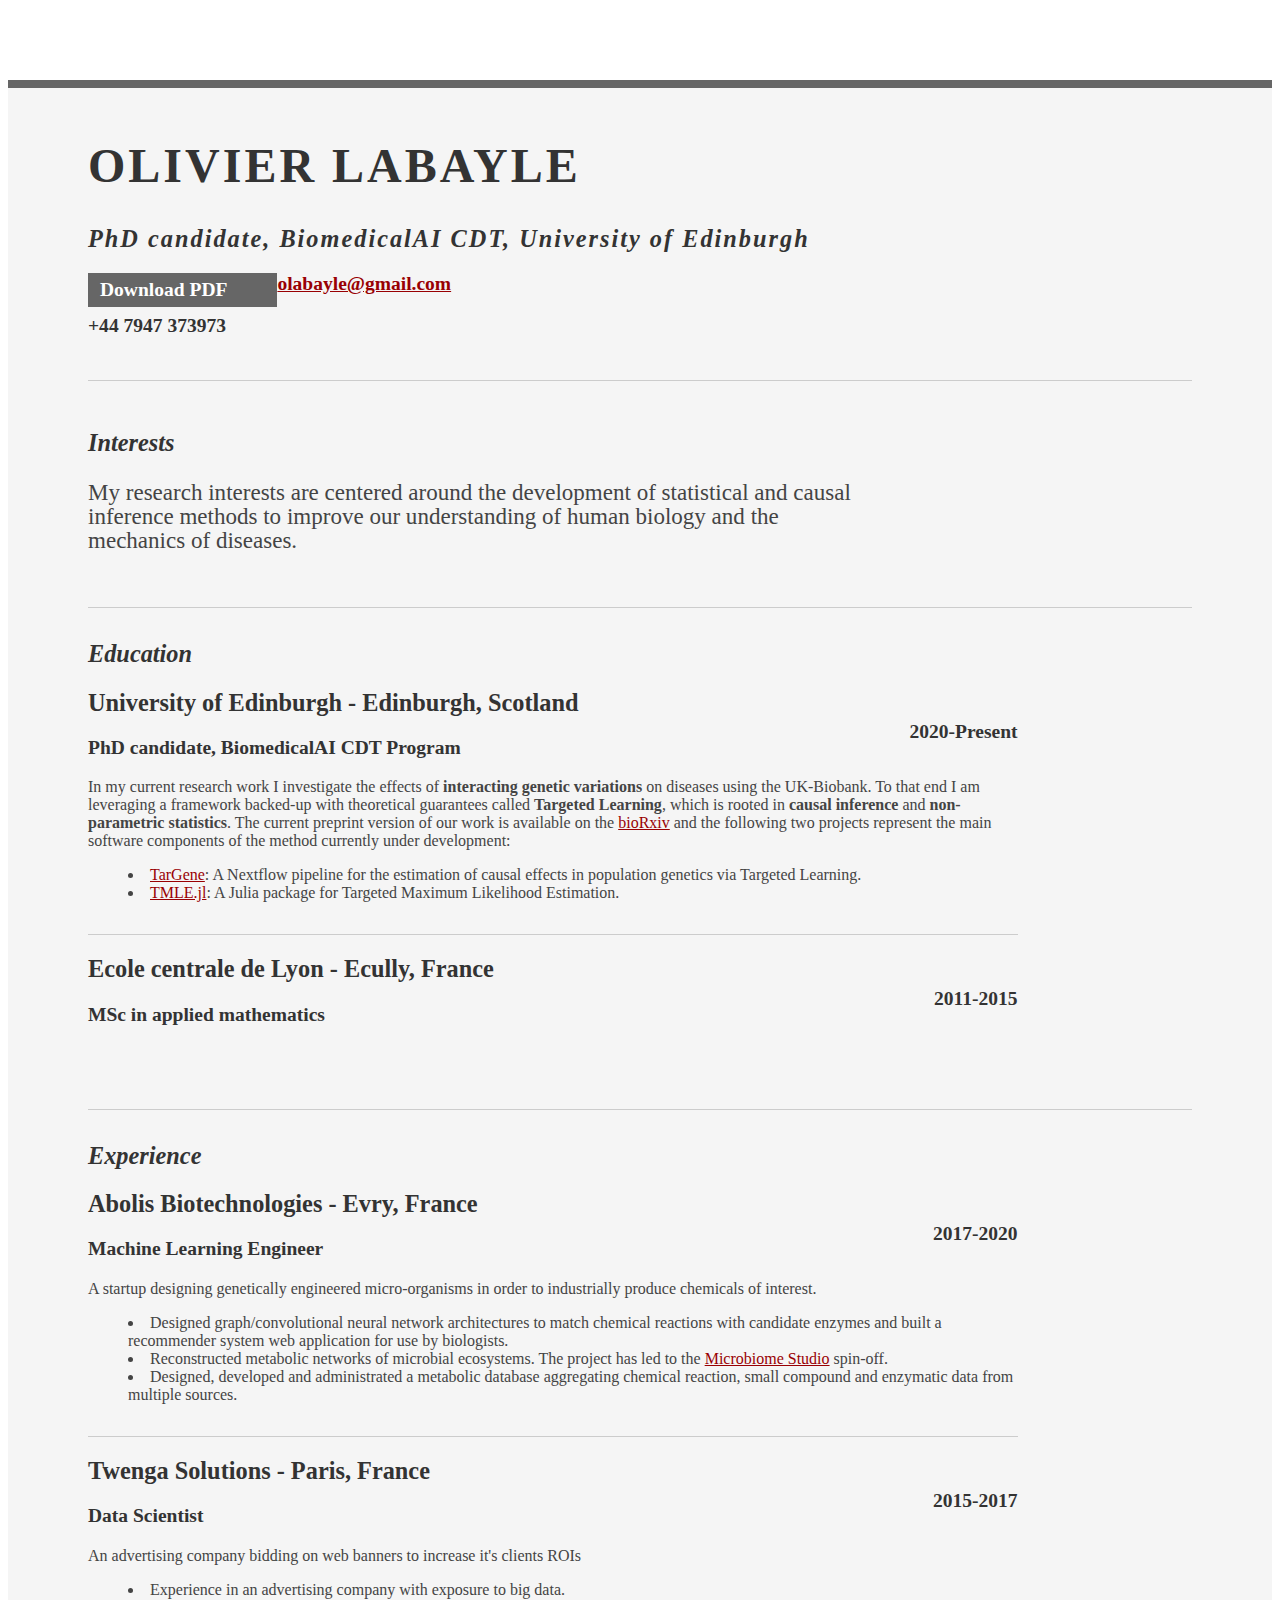
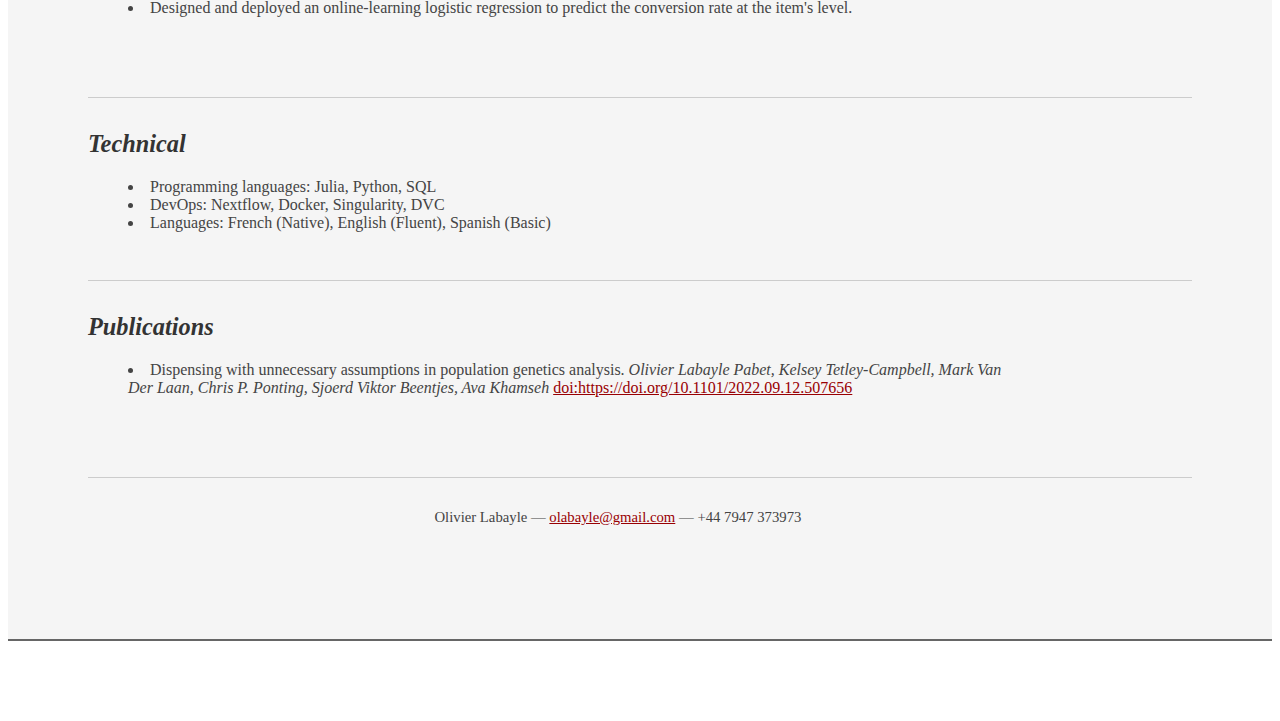
==== resume/resume.html @ bf510253 "add resume first draft" ====
<!DOCTYPE html PUBLIC "-//W3C//DTD XHTML 1.0 Strict//EN" "http://www.w3.org/TR/xhtml1/DTD/xhtml1-strict.dtd">
<html>
<head>

	<title>Olivier Labayle</title>
	<meta http-equiv="content-type" content="text/html; charset=utf-8" />

	<meta name="keywords" content="" />
	<meta name="description" content="" />

	<link rel="stylesheet" type="text/css" href="http://yui.yahooapis.com/2.7.0/build/reset-fonts-grids/reset-fonts-grids.css" media="all" /> 
	<link rel="stylesheet" type="text/css" href="resume.css" media="all" />

</head>
<body>

<div id="doc2" class="yui-t7">
	<div id="inner">
	
		<div id="hd">
			<div class="yui-gc">
				<div class="yui-u first">
					<h1>Olivier Labayle</h1>
					<h2>PhD candidate, BiomedicalAI CDT, University of Edinburgh</h2>
				</div>

				<div class="yui-u">
					<div class="contact-info">
						<h3><a id="pdf" href="#">Download PDF</a></h3>
						<h3><a href="mailto:olabayle@gmail.com">olabayle@gmail.com</a></h3>
						<h3>+44 7947 373973</h3>
					</div><!--// .contact-info -->
				</div>
			</div><!--// .yui-gc -->
		</div><!--// hd -->

		<div id="bd">
			<div id="yui-main">
				<div class="yui-b">

					<div class="yui-gf">
						<div class="yui-u first">
							<h2>Interests</h2>
						</div>
						<div class="yui-u">
							<p class="enlarge">
							My research interests are centered around the development of statistical and causal 
							inference methods to improve our understanding of human biology and the mechanics of diseases. 					
							</p>
						</div>
					</div><!--// .yui-gf -->

					<div class="yui-gf">
						<div class="yui-u first">
							<h2>Education</h2>
						</div>
						<div class="yui-u">
							<div class="job">
								<h2>University of Edinburgh - Edinburgh, Scotland</h2>
								<h3>PhD candidate, BiomedicalAI CDT Program</h3>
								<h4>2020-Present</h4>
								In my current research work I investigate the effects of <b>interacting genetic variations</b> on diseases using
								   the UK-Biobank. To that end I am leveraging a framework backed-up with theoretical guarantees called 
								   <b>Targeted Learning</b>, which is rooted in <b>causal inference</b> and <b>non-parametric statistics</b>. The current preprint 
								   version of our work is available on the <a href="https://www.biorxiv.org/content/10.1101/2022.09.12.507656v1">bioRxiv</a> 
								   and the following two projects represent the main software components of the method currently under development:
								<ul>
									<li><a href="https://github.com/TARGENE">TarGene</a>: A Nextflow pipeline for the estimation of causal effects in population genetics via Targeted Learning.</li>
									<li><a href="https://olivierlabayle.github.io/TMLE.jl/stable/">TMLE.jl</a>: A Julia package for Targeted Maximum Likelihood Estimation.</li>
								</ul>
								

							</div>

							<div class="job last">
								<h2>Ecole centrale de Lyon - Ecully, France</h2>
								<h3>MSc in applied mathematics</h3>
								<h4>2011-2015</h4>
							</div>
						</div>
					</div><!--// .yui-gf -->

					<div class="yui-gf">
						<div class="yui-u first">
							<h2>Experience</h2>
						</div><!--// .yui-u -->

						<div class="yui-u">
							<div class="job">
								<h2>Abolis Biotechnologies - Evry, France</h2>
								<h3>Machine Learning Engineer</h3>
								<h4>2017-2020</h4>
								A startup designing genetically engineered micro-organisms in order to industrially produce chemicals of interest.
								<ul>
									<li>Designed graph/convolutional neural network architectures to match chemical reactions with candidate enzymes and built a recommender system web application for use by biologists.</li>
									<li>Reconstructed metabolic networks of microbial ecosystems. The project has led to the <a href="https://www.microbiome.studio/"> Microbiome Studio</a> spin-off.</li>
									<li>Designed, developed and administrated a metabolic database aggregating chemical reaction, small compound and enzymatic data from multiple sources.</li>
								</ul>
							</div>

							<div class="job last">
								<h2>Twenga Solutions - Paris, France</h2>
								<h3>Data Scientist</h3>
								<h4>2015-2017</h4>
								An advertising company bidding on web banners to increase it's clients ROIs
								<ul>
									<li>Experience in an advertising company with exposure to big data.</li>
									<li>Designed and deployed an online-learning logistic regression to predict the conversion rate at the item's level.</li>
								</ul>
							</div>

						</div><!--// .yui-u -->
					</div><!--// .yui-gf -->


					<div class="yui-gf">
						<div class="yui-u first">
							<h2>Technical</h2>
						</div>
							<div class="yui-u">
								<ul>
									<li>Programming languages: Julia, Python, SQL</li>
									<li>DevOps: Nextflow, Docker, Singularity, DVC</li>
									<li>Languages: French (Native), English (Fluent), Spanish (Basic)</li>
								</ul>
							</div>
							
					</div><!--// .yui-gf-->

					<div class="yui-gf last">
						<div class="yui-u first">
							<h2>Publications</h2>
						</div>
							<div class="yui-u">
								<ul>
									<li>Dispensing with unnecessary assumptions in population genetics analysis.
									<i>Olivier Labayle Pabet, Kelsey Tetley-Campbell, Mark Van Der Laan, Chris P. Ponting, Sjoerd Viktor Beentjes, Ava Khamseh</i> 
									<a href="https://doi.org/10.1101/2022.09.12.507656">doi:https://doi.org/10.1101/2022.09.12.507656</a> </li>
								</ul>
							</div>
							
					</div><!--// .yui-gf-->

				</div><!--// .yui-b -->
			</div><!--// yui-main -->
		</div><!--// bd -->

		<div id="ft">
			<p>Olivier Labayle &mdash; <a href="mailto:olabayle@gmail.com">olabayle@gmail.com</a> &mdash; +44 7947 373973</p>
		</div><!--// footer -->

	</div><!-- // inner -->


</div><!--// doc -->


</body>
</html>
---- resume/resume.css ----
/*
---------------------------------------------------------------------------------
	STRIPPED DOWN RESUME TEMPLATE
    html resume

    v0.9: 5/28/09

    design and code by: thingsthatarebrown.com 
                        (matt brown)
---------------------------------------------------------------------------------
*/


.msg { padding: 10px; background: #222; position: relative; }
.msg h1 { color: #fff;  }
.msg a { margin-left: 20px; background: #408814; color: white; padding: 4px 8px; text-decoration: none; }
.msg a:hover { background: #266400; }

/* //-- yui-grids style overrides -- */
body { font-family: Georgia; color: #444; }
#inner { padding: 10px 80px; margin: 80px auto; background: #f5f5f5; border: solid #666; border-width: 8px 0 2px 0; }
.yui-gf { margin-bottom: 2em; padding-bottom: 2em; border-bottom: 1px solid #ccc; }

/* //-- header, body, footer -- */
#hd { margin: 2.5em 0 3em 0; padding-bottom: 1.5em; border-bottom: 1px solid #ccc }
#hd h2 { letter-spacing: 2px; }
#bd, #ft { margin-bottom: 2em; }

/* //-- footer -- */
#ft { padding: 1em 0 5em 0; font-size: 92%; border-top: 1px solid #ccc; text-align: center; }
#ft p { margin-bottom: 0; text-align: center;   }

/* //-- core typography and style -- */
#hd h1 { font-size: 48px; text-transform: uppercase; letter-spacing: 3px; }
h2 { font-size: 152% }
h3, h4 { font-size: 122%; margin-bottom: 1em;}
h1, h2, h3, h4 { color: #333; }
p { font-size: 100%; line-height: 18px; padding-right: 3em; }
a { color: #990003 }
a:hover { text-decoration: none; }
strong { font-weight: bold; }
/* li { line-height: 24px; border-bottom: 1px solid #ccc; } */
p.enlarge { font-size: 144%; padding-right: 6.5em; line-height: 24px; }
p.enlarge span { color: #000 }
.contact-info { margin-top: 7px; }
.first h2 { font-style: italic; }
.last { border-bottom: 0 }
li {
    list-style-type: disc;
    display: list-item;
    list-style-position: inside;
 }
 

/* //-- section styles -- */

a#pdf { display: block; float: left; background: #666; color: white; padding: 6px 50px 6px 12px; margin-bottom: 6px; text-decoration: none;  }
a#pdf:hover { background: #222; }

.job { position: relative; margin-bottom: 1em; padding-bottom: 1em; border-bottom: 1px solid #ccc; }
.job h4 { position: absolute; top: 0.35em; right: 0 }
.job p { margin: 0.75em 0 3em 0; }

.last { border: none; }
.skills-list {  }
.skills-list ul { margin: 0; }
.skills-list li { margin: 3px 0; padding: 3px 0; }
.skills-list li span { font-size: 152%; display: block; margin-bottom: -2px; padding: 0 }
.talent { width: 32%; float: left }
.talent h2 { margin-bottom: 6px; }

#srt-ttab { margin-bottom: 100px; text-align: center;  }
#srt-ttab img.last { margin-top: 20px }

/* --// override to force 1/8th width grids -- */
.yui-gf .yui-u{width:84.2%;}
.yui-gf div.first{width:12.3%;}
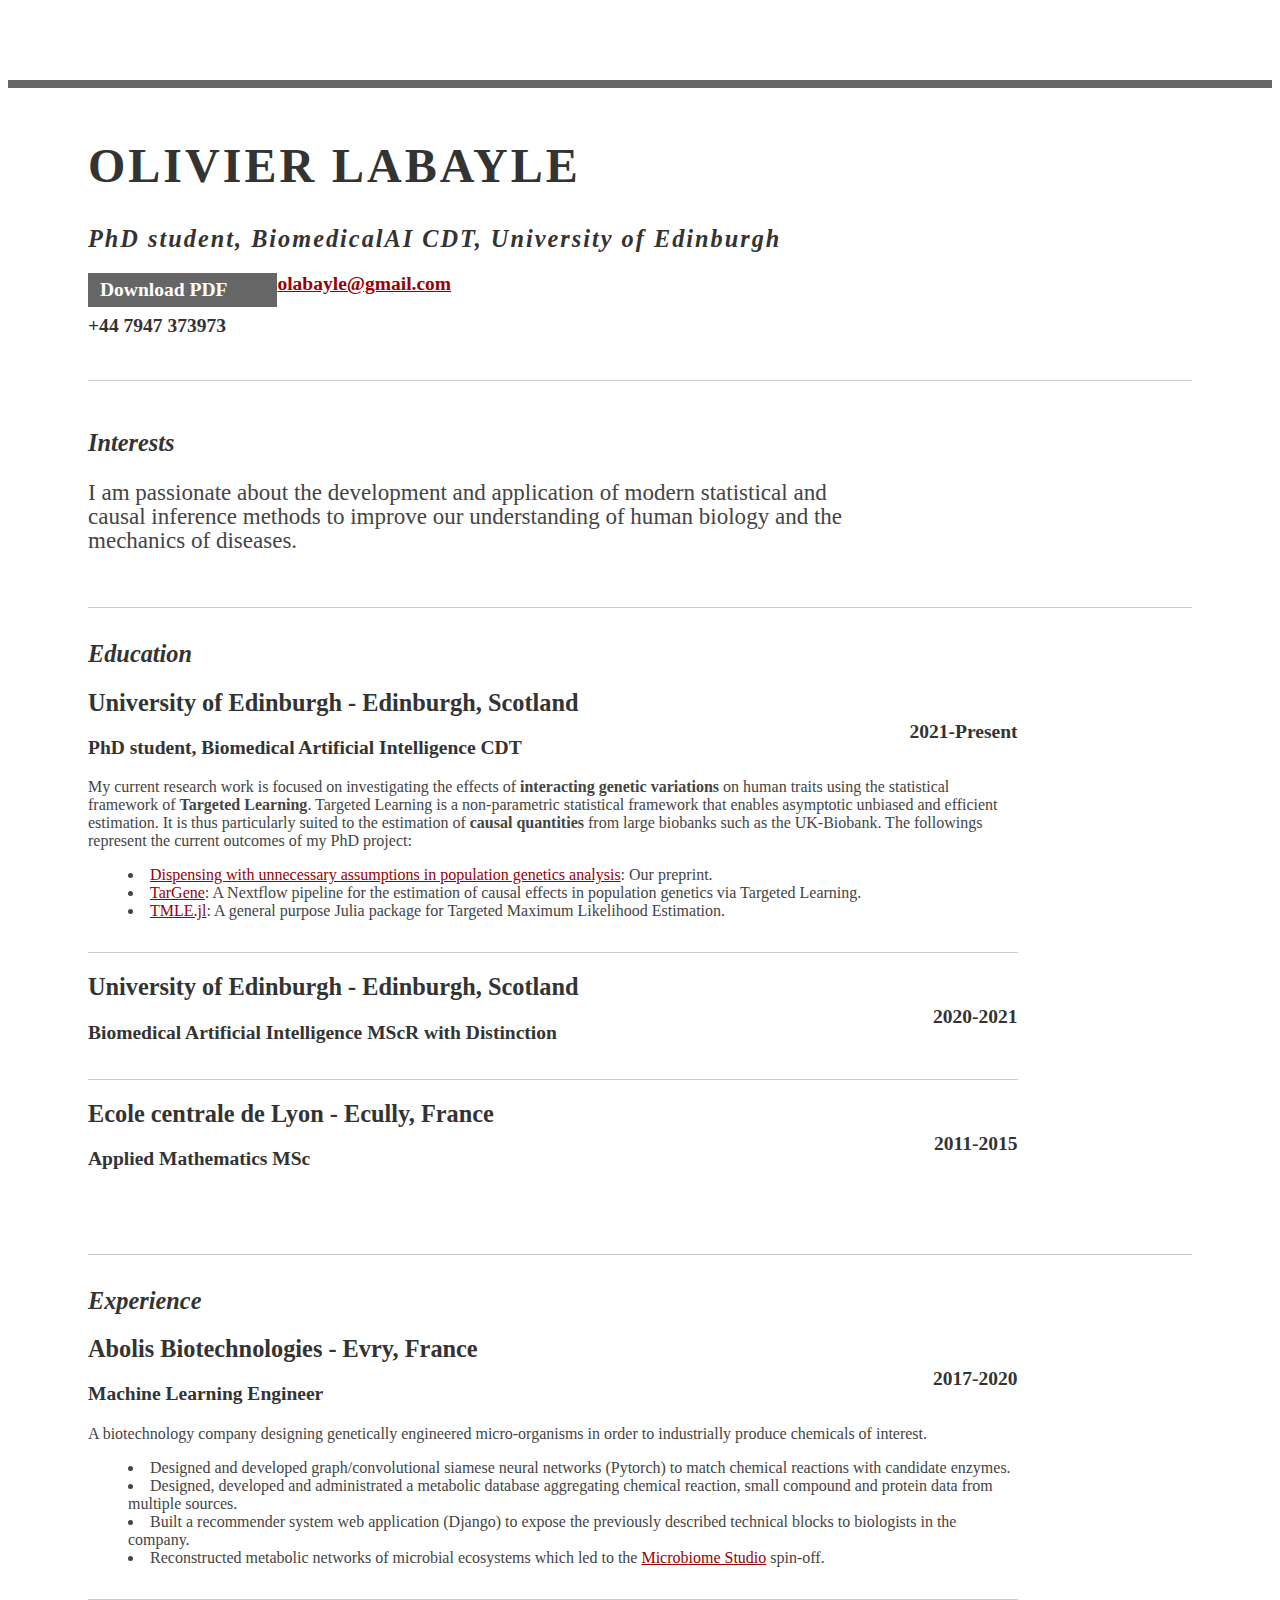
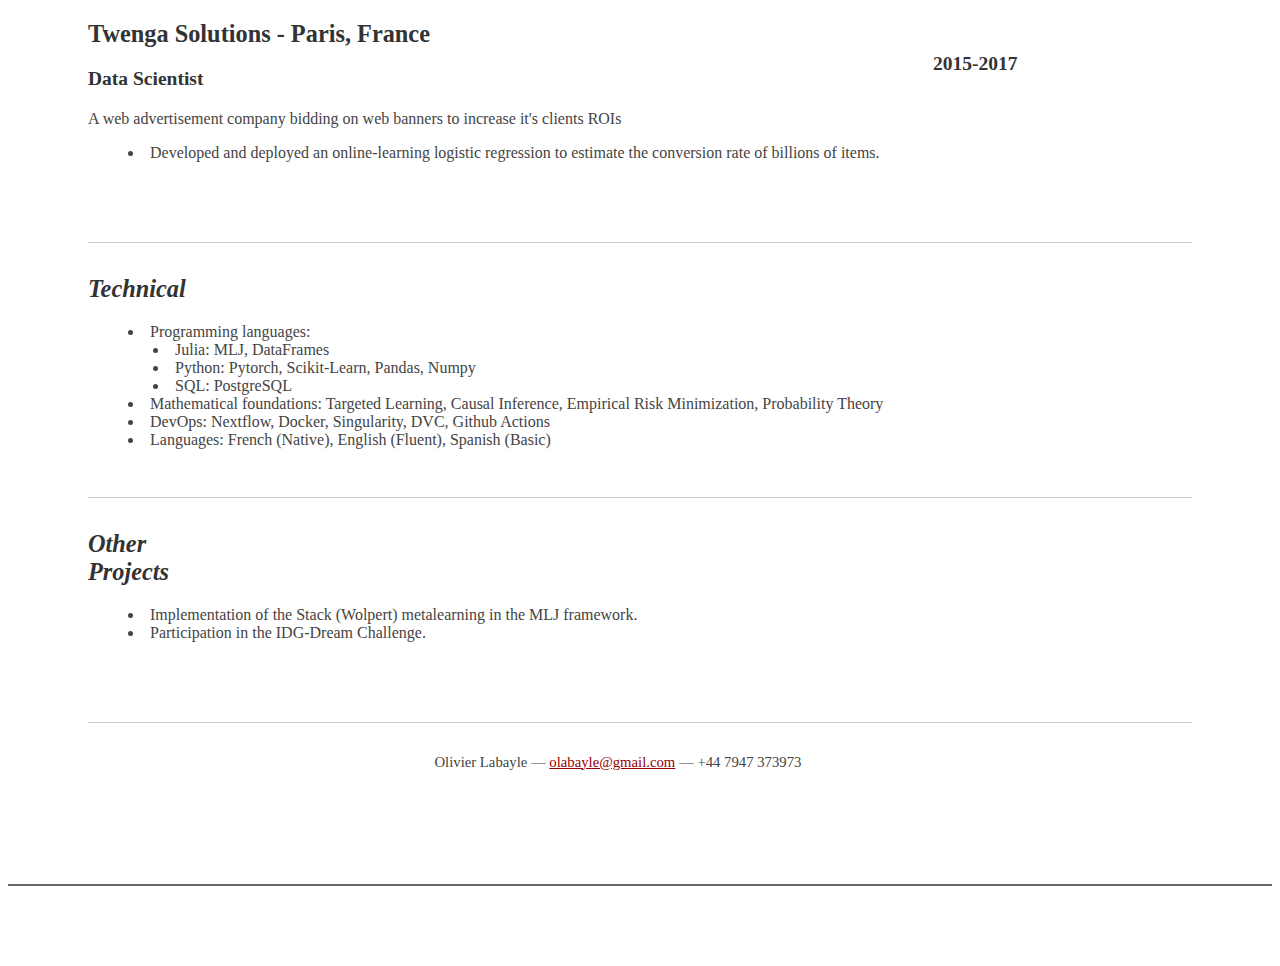
==== commit 61f01901: "update resume" ====
--- a/resume/resume.html
+++ b/resume/resume.html
@@ -21,7 +21,7 @@
 			<div class="yui-gc">
 				<div class="yui-u first">
 					<h1>Olivier Labayle</h1>
-					<h2>PhD candidate, BiomedicalAI CDT, University of Edinburgh</h2>
+					<h2>PhD student, BiomedicalAI CDT, University of Edinburgh</h2>
 				</div>
 
 				<div class="yui-u">
@@ -44,7 +44,7 @@
 						</div>
 						<div class="yui-u">
 							<p class="enlarge">
-							My research interests are centered around the development of statistical and causal 
+							I am passionate about the development and application of modern statistical and causal 
 							inference methods to improve our understanding of human biology and the mechanics of diseases. 					
 							</p>
 						</div>
@@ -57,24 +57,28 @@
 						<div class="yui-u">
 							<div class="job">
 								<h2>University of Edinburgh - Edinburgh, Scotland</h2>
-								<h3>PhD candidate, BiomedicalAI CDT Program</h3>
-								<h4>2020-Present</h4>
-								In my current research work I investigate the effects of <b>interacting genetic variations</b> on diseases using
-								   the UK-Biobank. To that end I am leveraging a framework backed-up with theoretical guarantees called 
-								   <b>Targeted Learning</b>, which is rooted in <b>causal inference</b> and <b>non-parametric statistics</b>. The current preprint 
-								   version of our work is available on the <a href="https://www.biorxiv.org/content/10.1101/2022.09.12.507656v1">bioRxiv</a> 
-								   and the following two projects represent the main software components of the method currently under development:
+								<h3>PhD student, Biomedical Artificial Intelligence CDT</h3>
+								<h4>2021-Present</h4>
+								My current research work is focused on investigating the effects of <b>interacting genetic variations</b> on human traits using
+								   the statistical framework of <b>Targeted Learning</b>. Targeted Learning is a non-parametric statistical framework that enables 
+								   asymptotic unbiased and efficient estimation. It is thus particularly suited to the estimation of <b>causal quantities</b> from large 
+								   biobanks such as the UK-Biobank. The followings represent the current outcomes of my PhD project:
 								<ul>
+									<li><a href="https://www.biorxiv.org/content/10.1101/2022.09.12.507656v1">Dispensing with unnecessary assumptions in population genetics analysis</a>: Our preprint.</li>
 									<li><a href="https://github.com/TARGENE">TarGene</a>: A Nextflow pipeline for the estimation of causal effects in population genetics via Targeted Learning.</li>
-									<li><a href="https://olivierlabayle.github.io/TMLE.jl/stable/">TMLE.jl</a>: A Julia package for Targeted Maximum Likelihood Estimation.</li>
+									<li><a href="https://olivierlabayle.github.io/TMLE.jl/stable/">TMLE.jl</a>: A general purpose Julia package for Targeted Maximum Likelihood Estimation.</li>
 								</ul>
 								
 
 							</div>
-
+							<div class="job">
+								<h2>University of Edinburgh - Edinburgh, Scotland</h2>
+								<h3>Biomedical Artificial Intelligence MScR with Distinction</h3>
+								<h4>2020-2021</h4>
+							</div>
 							<div class="job last">
 								<h2>Ecole centrale de Lyon - Ecully, France</h2>
-								<h3>MSc in applied mathematics</h3>
+								<h3>Applied Mathematics MSc</h3>
 								<h4>2011-2015</h4>
 							</div>
 						</div>
@@ -90,11 +94,12 @@
 								<h2>Abolis Biotechnologies - Evry, France</h2>
 								<h3>Machine Learning Engineer</h3>
 								<h4>2017-2020</h4>
-								A startup designing genetically engineered micro-organisms in order to industrially produce chemicals of interest.
+								A biotechnology company designing genetically engineered micro-organisms in order to industrially produce chemicals of interest.
 								<ul>
-									<li>Designed graph/convolutional neural network architectures to match chemical reactions with candidate enzymes and built a recommender system web application for use by biologists.</li>
-									<li>Reconstructed metabolic networks of microbial ecosystems. The project has led to the <a href="https://www.microbiome.studio/"> Microbiome Studio</a> spin-off.</li>
-									<li>Designed, developed and administrated a metabolic database aggregating chemical reaction, small compound and enzymatic data from multiple sources.</li>
+									<li>Designed and developed graph/convolutional siamese neural networks (Pytorch) to match chemical reactions with candidate enzymes.</li>
+									<li>Designed, developed and administrated a metabolic database aggregating chemical reaction, small compound and protein data from multiple sources.</li>
+									<li>Built a recommender system web application (Django) to expose the previously described technical blocks to biologists in the company.</li>
+									<li>Reconstructed metabolic networks of microbial ecosystems which led to the <a href="https://microbiomestudio.com/about-us/"> Microbiome Studio</a> spin-off.</li>
 								</ul>
 							</div>
 
@@ -102,10 +107,9 @@
 								<h2>Twenga Solutions - Paris, France</h2>
 								<h3>Data Scientist</h3>
 								<h4>2015-2017</h4>
-								An advertising company bidding on web banners to increase it's clients ROIs
+								A web advertisement company bidding on web banners to increase it's clients ROIs
 								<ul>
-									<li>Experience in an advertising company with exposure to big data.</li>
-									<li>Designed and deployed an online-learning logistic regression to predict the conversion rate at the item's level.</li>
+									<li>Developed and deployed an online-learning logistic regression to estimate the conversion rate of billions of items.</li>
 								</ul>
 							</div>
 
@@ -119,8 +123,15 @@
 						</div>
 							<div class="yui-u">
 								<ul>
-									<li>Programming languages: Julia, Python, SQL</li>
-									<li>DevOps: Nextflow, Docker, Singularity, DVC</li>
+									<li>Programming languages: 
+										<ul>
+											<li>Julia: MLJ, DataFrames</li>
+											<li>Python: Pytorch, Scikit-Learn, Pandas, Numpy</li>
+											<li>SQL: PostgreSQL</li>
+										</ul>
+									</li>
+									<li>Mathematical foundations: Targeted Learning, Causal Inference, Empirical Risk Minimization, Probability Theory</li>
+									<li>DevOps: Nextflow, Docker, Singularity, DVC, Github Actions</li>
 									<li>Languages: French (Native), English (Fluent), Spanish (Basic)</li>
 								</ul>
 							</div>
@@ -129,13 +140,12 @@
 
 					<div class="yui-gf last">
 						<div class="yui-u first">
-							<h2>Publications</h2>
+							<h2>Other Projects</h2>
 						</div>
 							<div class="yui-u">
 								<ul>
-									<li>Dispensing with unnecessary assumptions in population genetics analysis.
-									<i>Olivier Labayle Pabet, Kelsey Tetley-Campbell, Mark Van Der Laan, Chris P. Ponting, Sjoerd Viktor Beentjes, Ava Khamseh</i> 
-									<a href="https://doi.org/10.1101/2022.09.12.507656">doi:https://doi.org/10.1101/2022.09.12.507656</a> </li>
+									<li>Implementation of the Stack (Wolpert) metalearning in the MLJ framework.</li>
+									<li>Participation in the IDG-Dream Challenge.</li>
 								</ul>
 							</div>
 							
--- a/resume/resume.css
+++ b/resume/resume.css
@@ -18,7 +18,7 @@
 
 /* //-- yui-grids style overrides -- */
 body { font-family: Georgia; color: #444; }
-#inner { padding: 10px 80px; margin: 80px auto; background: #f5f5f5; border: solid #666; border-width: 8px 0 2px 0; }
+#inner { padding: 10px 80px; margin: 80px auto; background: white; border: solid #666; border-width: 8px 0 2px 0; }
 .yui-gf { margin-bottom: 2em; padding-bottom: 2em; border-bottom: 1px solid #ccc; }
 
 /* //-- header, body, footer -- */
@@ -76,4 +76,7 @@
 .yui-gf .yui-u{width:84.2%;}
 .yui-gf div.first{width:12.3%;}
 
+li > ul {
+    padding-left:25px;
+}
 
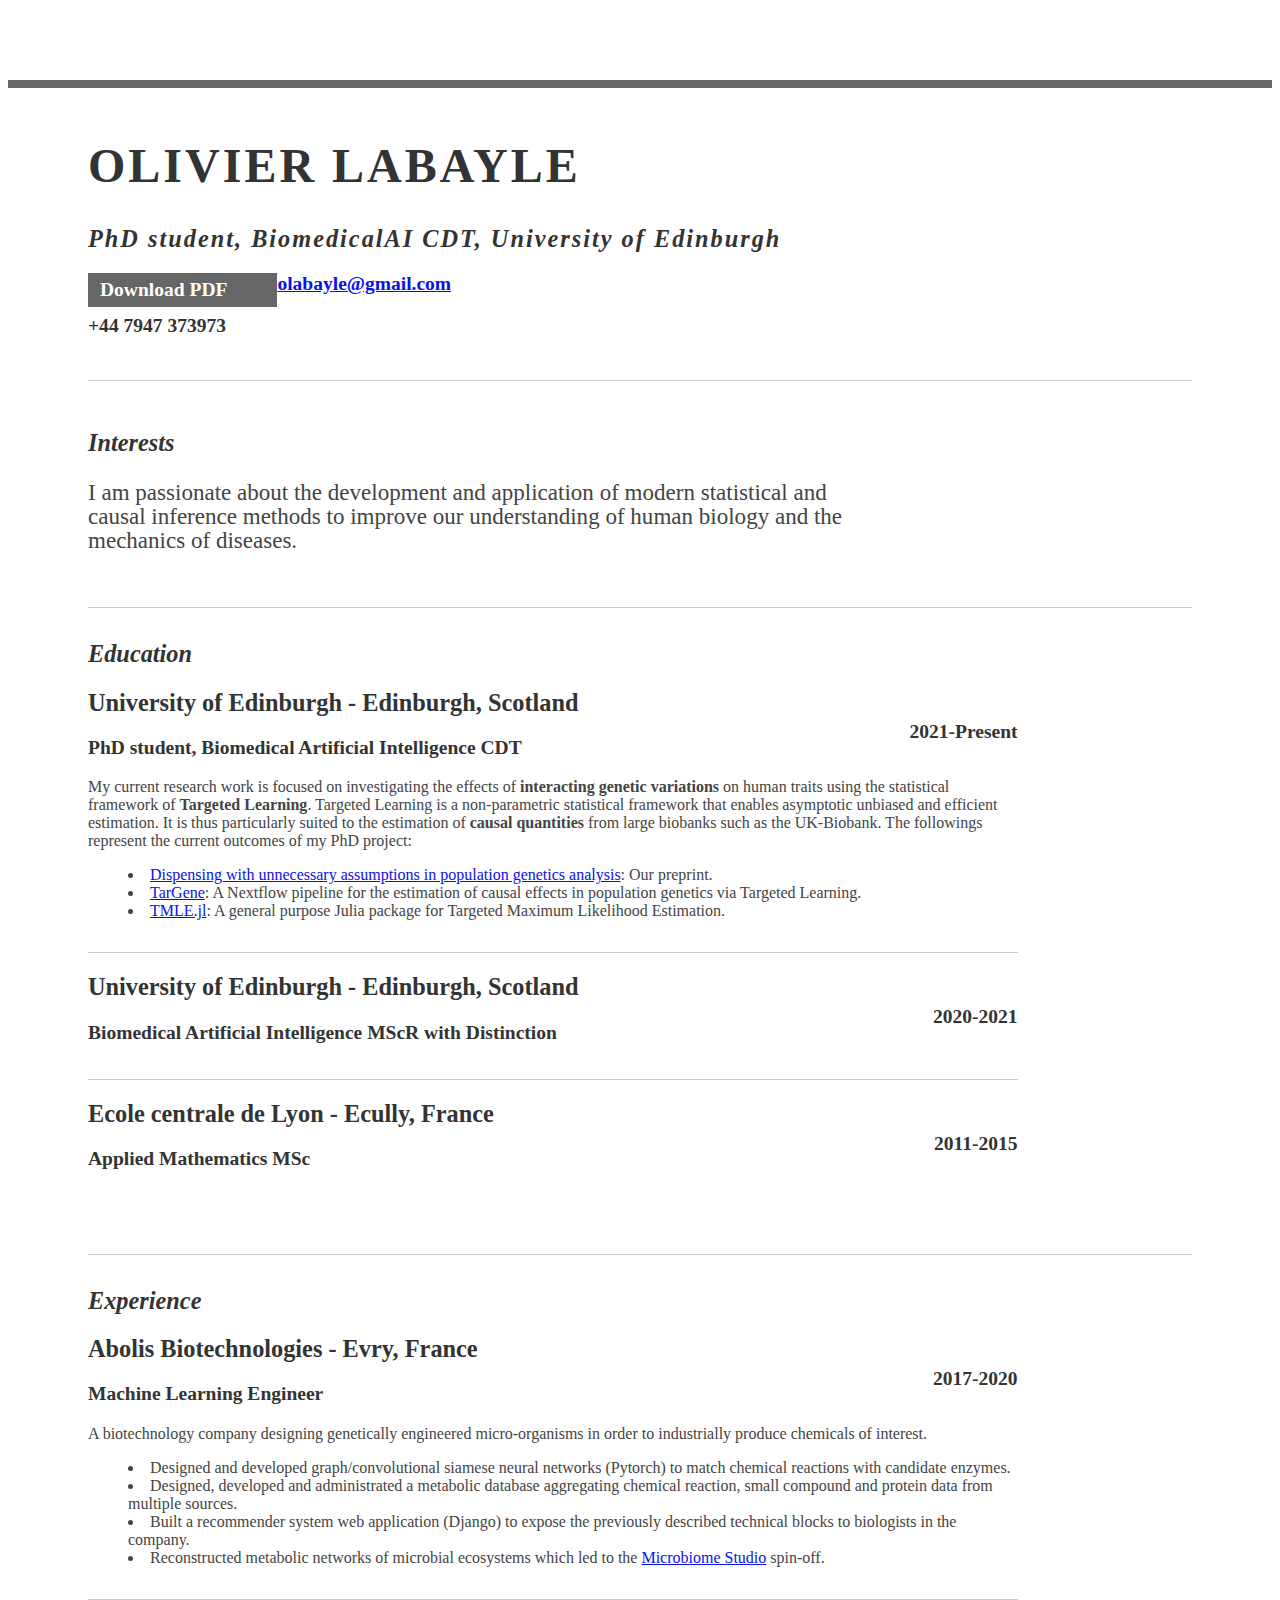
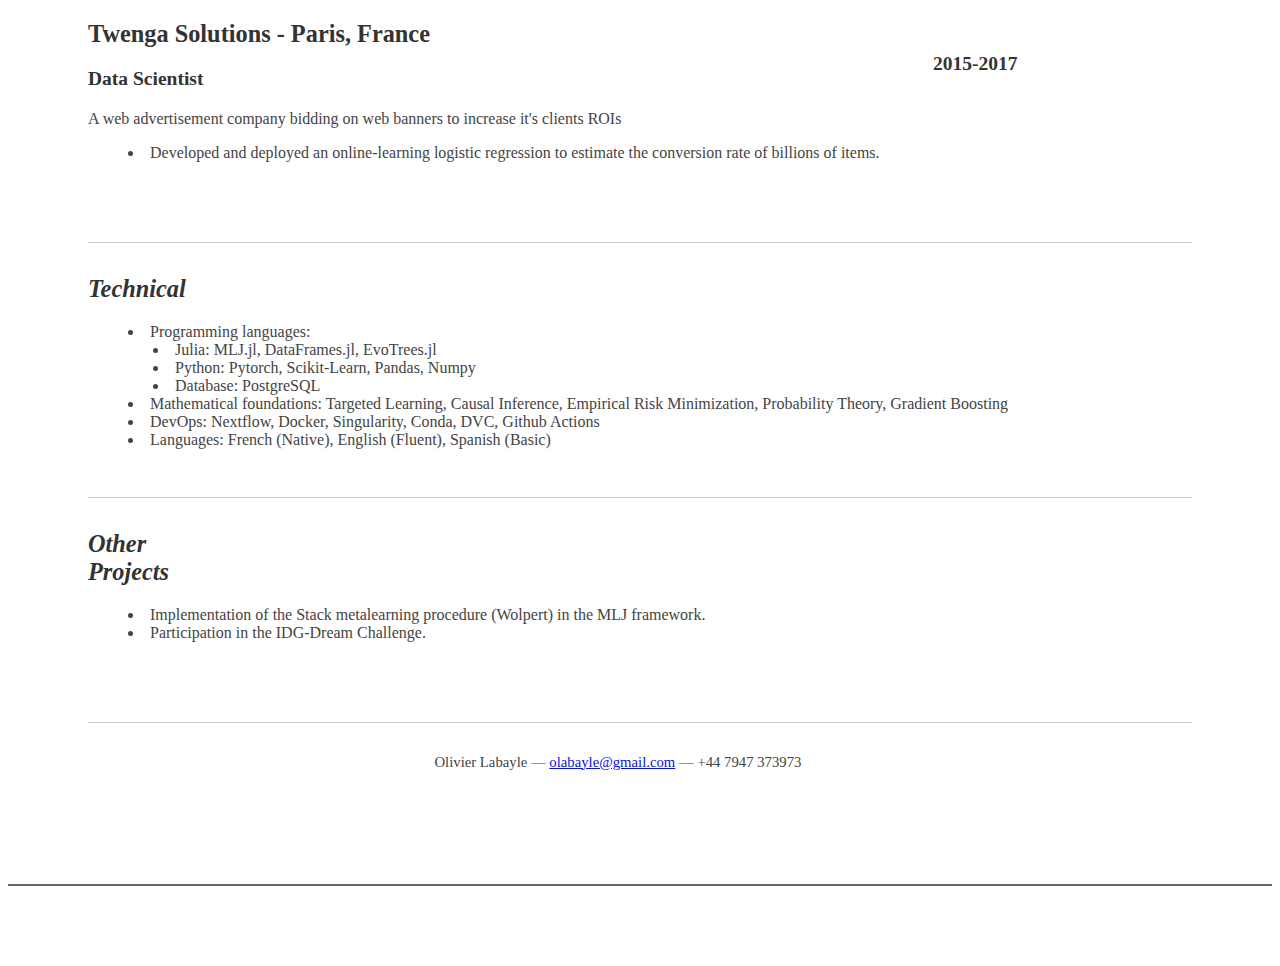
==== commit b9f021ed: "change link colors" ====
--- a/resume/resume.html
+++ b/resume/resume.html
@@ -125,13 +125,13 @@
 								<ul>
 									<li>Programming languages: 
 										<ul>
-											<li>Julia: MLJ, DataFrames</li>
+											<li>Julia: MLJ.jl, DataFrames.jl, EvoTrees.jl</li>
 											<li>Python: Pytorch, Scikit-Learn, Pandas, Numpy</li>
-											<li>SQL: PostgreSQL</li>
+											<li>Database: PostgreSQL</li>
 										</ul>
 									</li>
-									<li>Mathematical foundations: Targeted Learning, Causal Inference, Empirical Risk Minimization, Probability Theory</li>
-									<li>DevOps: Nextflow, Docker, Singularity, DVC, Github Actions</li>
+									<li>Mathematical foundations: Targeted Learning, Causal Inference, Empirical Risk Minimization, Probability Theory, Gradient Boosting</li>
+									<li>DevOps: Nextflow, Docker, Singularity, Conda, DVC, Github Actions</li>
 									<li>Languages: French (Native), English (Fluent), Spanish (Basic)</li>
 								</ul>
 							</div>
@@ -144,7 +144,7 @@
 						</div>
 							<div class="yui-u">
 								<ul>
-									<li>Implementation of the Stack (Wolpert) metalearning in the MLJ framework.</li>
+									<li>Implementation of the Stack metalearning procedure (Wolpert) in the MLJ framework.</li>
 									<li>Participation in the IDG-Dream Challenge.</li>
 								</ul>
 							</div>
--- a/resume/resume.css
+++ b/resume/resume.css
@@ -36,7 +36,7 @@
 h3, h4 { font-size: 122%; margin-bottom: 1em;}
 h1, h2, h3, h4 { color: #333; }
 p { font-size: 100%; line-height: 18px; padding-right: 3em; }
-a { color: #990003 }
+a { color: #0911ed }
 a:hover { text-decoration: none; }
 strong { font-weight: bold; }
 /* li { line-height: 24px; border-bottom: 1px solid #ccc; } */
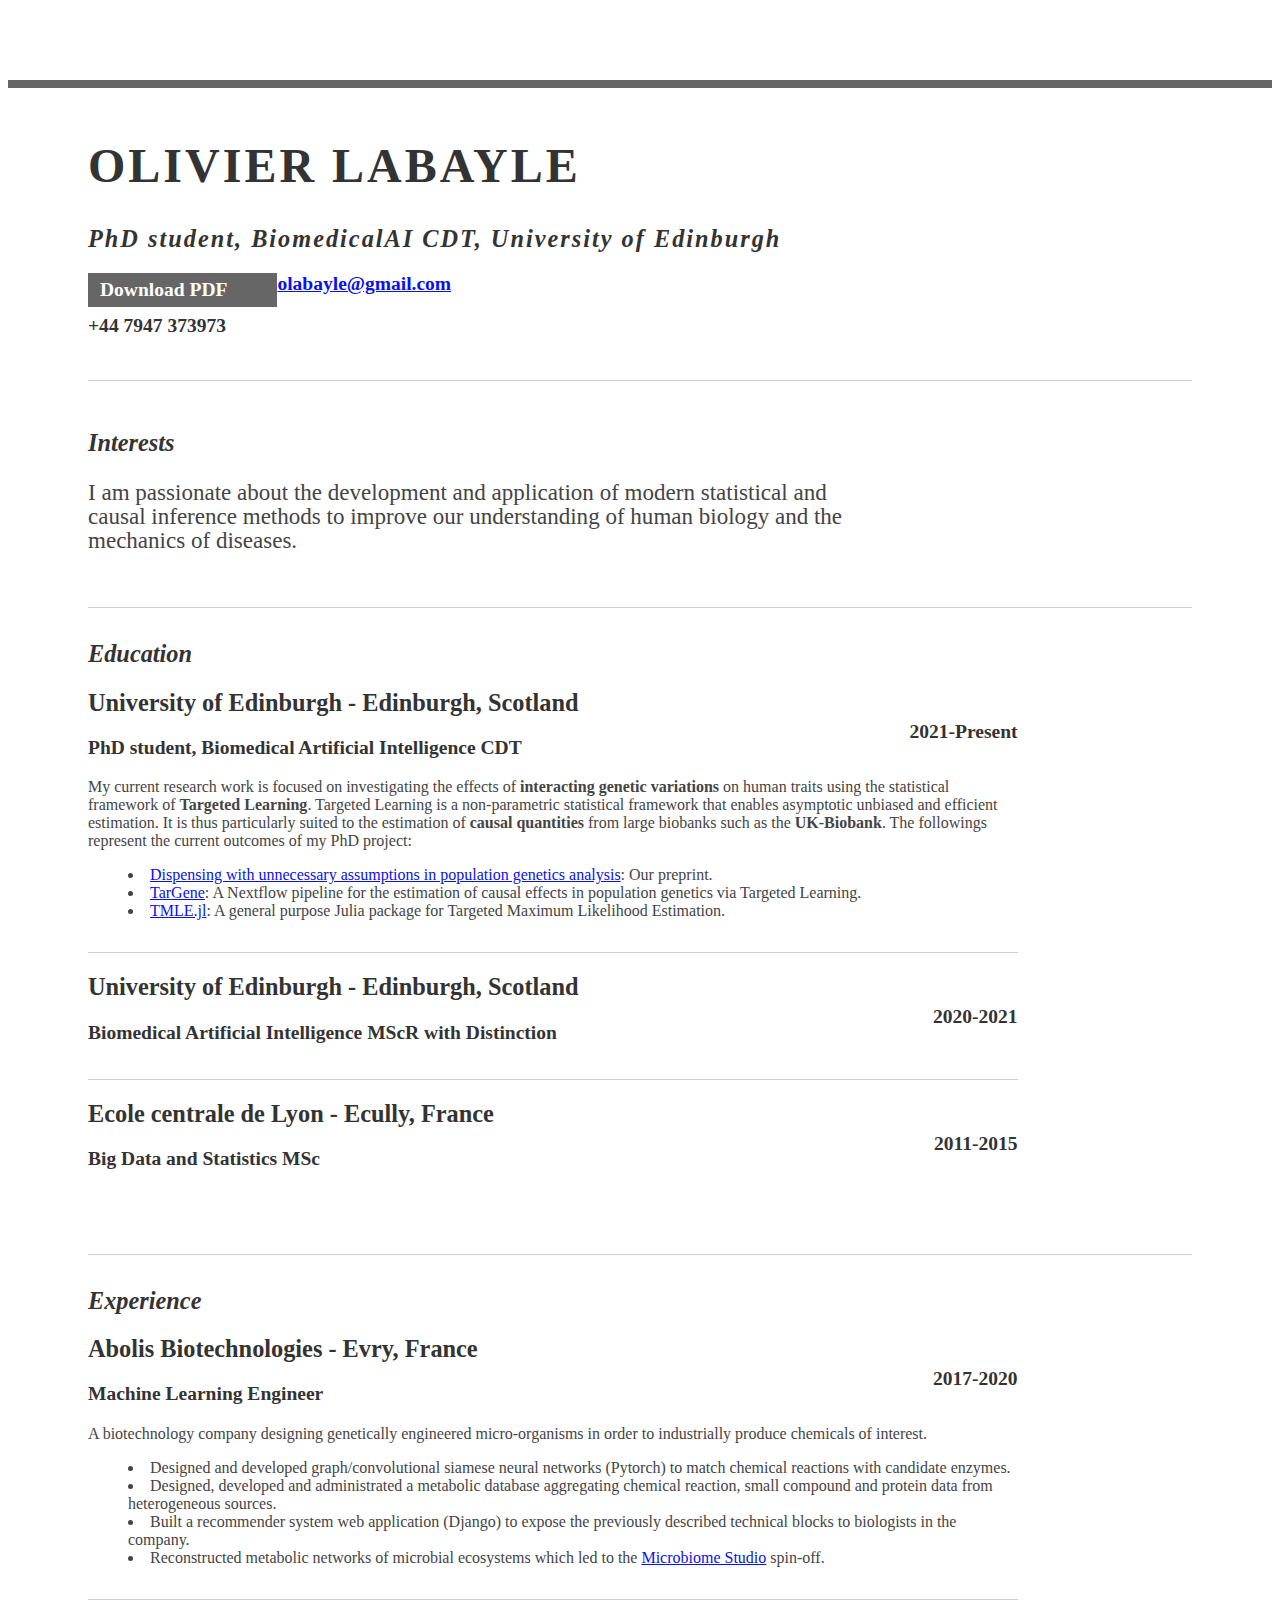
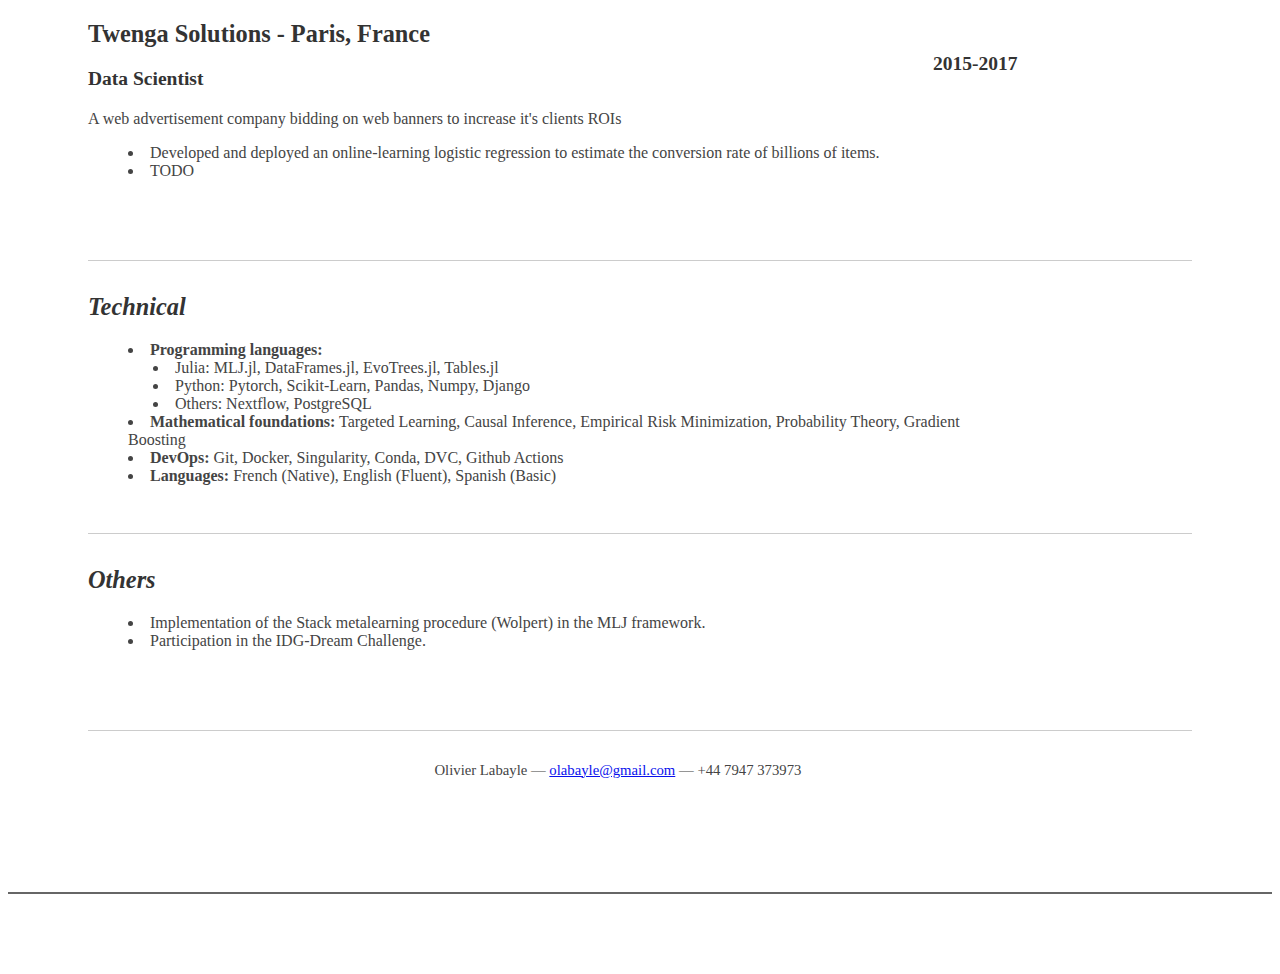
==== commit e5c27011: "update website" ====
--- a/resume/resume.html
+++ b/resume/resume.html
@@ -62,14 +62,13 @@
 								My current research work is focused on investigating the effects of <b>interacting genetic variations</b> on human traits using
 								   the statistical framework of <b>Targeted Learning</b>. Targeted Learning is a non-parametric statistical framework that enables 
 								   asymptotic unbiased and efficient estimation. It is thus particularly suited to the estimation of <b>causal quantities</b> from large 
-								   biobanks such as the UK-Biobank. The followings represent the current outcomes of my PhD project:
+								   biobanks such as the <b>UK-Biobank</b>. The followings represent the current outcomes of my PhD project:
 								<ul>
 									<li><a href="https://www.biorxiv.org/content/10.1101/2022.09.12.507656v1">Dispensing with unnecessary assumptions in population genetics analysis</a>: Our preprint.</li>
 									<li><a href="https://github.com/TARGENE">TarGene</a>: A Nextflow pipeline for the estimation of causal effects in population genetics via Targeted Learning.</li>
 									<li><a href="https://olivierlabayle.github.io/TMLE.jl/stable/">TMLE.jl</a>: A general purpose Julia package for Targeted Maximum Likelihood Estimation.</li>
 								</ul>
 								
-
 							</div>
 							<div class="job">
 								<h2>University of Edinburgh - Edinburgh, Scotland</h2>
@@ -78,7 +77,7 @@
 							</div>
 							<div class="job last">
 								<h2>Ecole centrale de Lyon - Ecully, France</h2>
-								<h3>Applied Mathematics MSc</h3>
+								<h3>Big Data and Statistics MSc</h3>
 								<h4>2011-2015</h4>
 							</div>
 						</div>
@@ -97,7 +96,7 @@
 								A biotechnology company designing genetically engineered micro-organisms in order to industrially produce chemicals of interest.
 								<ul>
 									<li>Designed and developed graph/convolutional siamese neural networks (Pytorch) to match chemical reactions with candidate enzymes.</li>
-									<li>Designed, developed and administrated a metabolic database aggregating chemical reaction, small compound and protein data from multiple sources.</li>
+									<li>Designed, developed and administrated a metabolic database aggregating chemical reaction, small compound and protein data from heterogeneous sources.</li>
 									<li>Built a recommender system web application (Django) to expose the previously described technical blocks to biologists in the company.</li>
 									<li>Reconstructed metabolic networks of microbial ecosystems which led to the <a href="https://microbiomestudio.com/about-us/"> Microbiome Studio</a> spin-off.</li>
 								</ul>
@@ -110,6 +109,7 @@
 								A web advertisement company bidding on web banners to increase it's clients ROIs
 								<ul>
 									<li>Developed and deployed an online-learning logistic regression to estimate the conversion rate of billions of items.</li>
+									<li>TODO</li>
 								</ul>
 							</div>
 
@@ -123,16 +123,16 @@
 						</div>
 							<div class="yui-u">
 								<ul>
-									<li>Programming languages: 
+									<li><b>Programming languages:</b>
 										<ul>
-											<li>Julia: MLJ.jl, DataFrames.jl, EvoTrees.jl</li>
-											<li>Python: Pytorch, Scikit-Learn, Pandas, Numpy</li>
-											<li>Database: PostgreSQL</li>
+											<li>Julia: MLJ.jl, DataFrames.jl, EvoTrees.jl, Tables.jl</li>
+											<li>Python: Pytorch, Scikit-Learn, Pandas, Numpy, Django</li>
+											<li>Others: Nextflow, PostgreSQL</li>
 										</ul>
 									</li>
-									<li>Mathematical foundations: Targeted Learning, Causal Inference, Empirical Risk Minimization, Probability Theory, Gradient Boosting</li>
-									<li>DevOps: Nextflow, Docker, Singularity, Conda, DVC, Github Actions</li>
-									<li>Languages: French (Native), English (Fluent), Spanish (Basic)</li>
+									<li><b>Mathematical foundations:</b> Targeted Learning, Causal Inference, Empirical Risk Minimization, Probability Theory, Gradient Boosting</li>
+									<li><b>DevOps:</b> Git, Docker, Singularity, Conda, DVC, Github Actions</li>
+									<li><b>Languages:</b> French (Native), English (Fluent), Spanish (Basic)</li>
 								</ul>
 							</div>
 							
@@ -140,7 +140,7 @@
 
 					<div class="yui-gf last">
 						<div class="yui-u first">
-							<h2>Other Projects</h2>
+							<h2>Others</h2>
 						</div>
 							<div class="yui-u">
 								<ul>
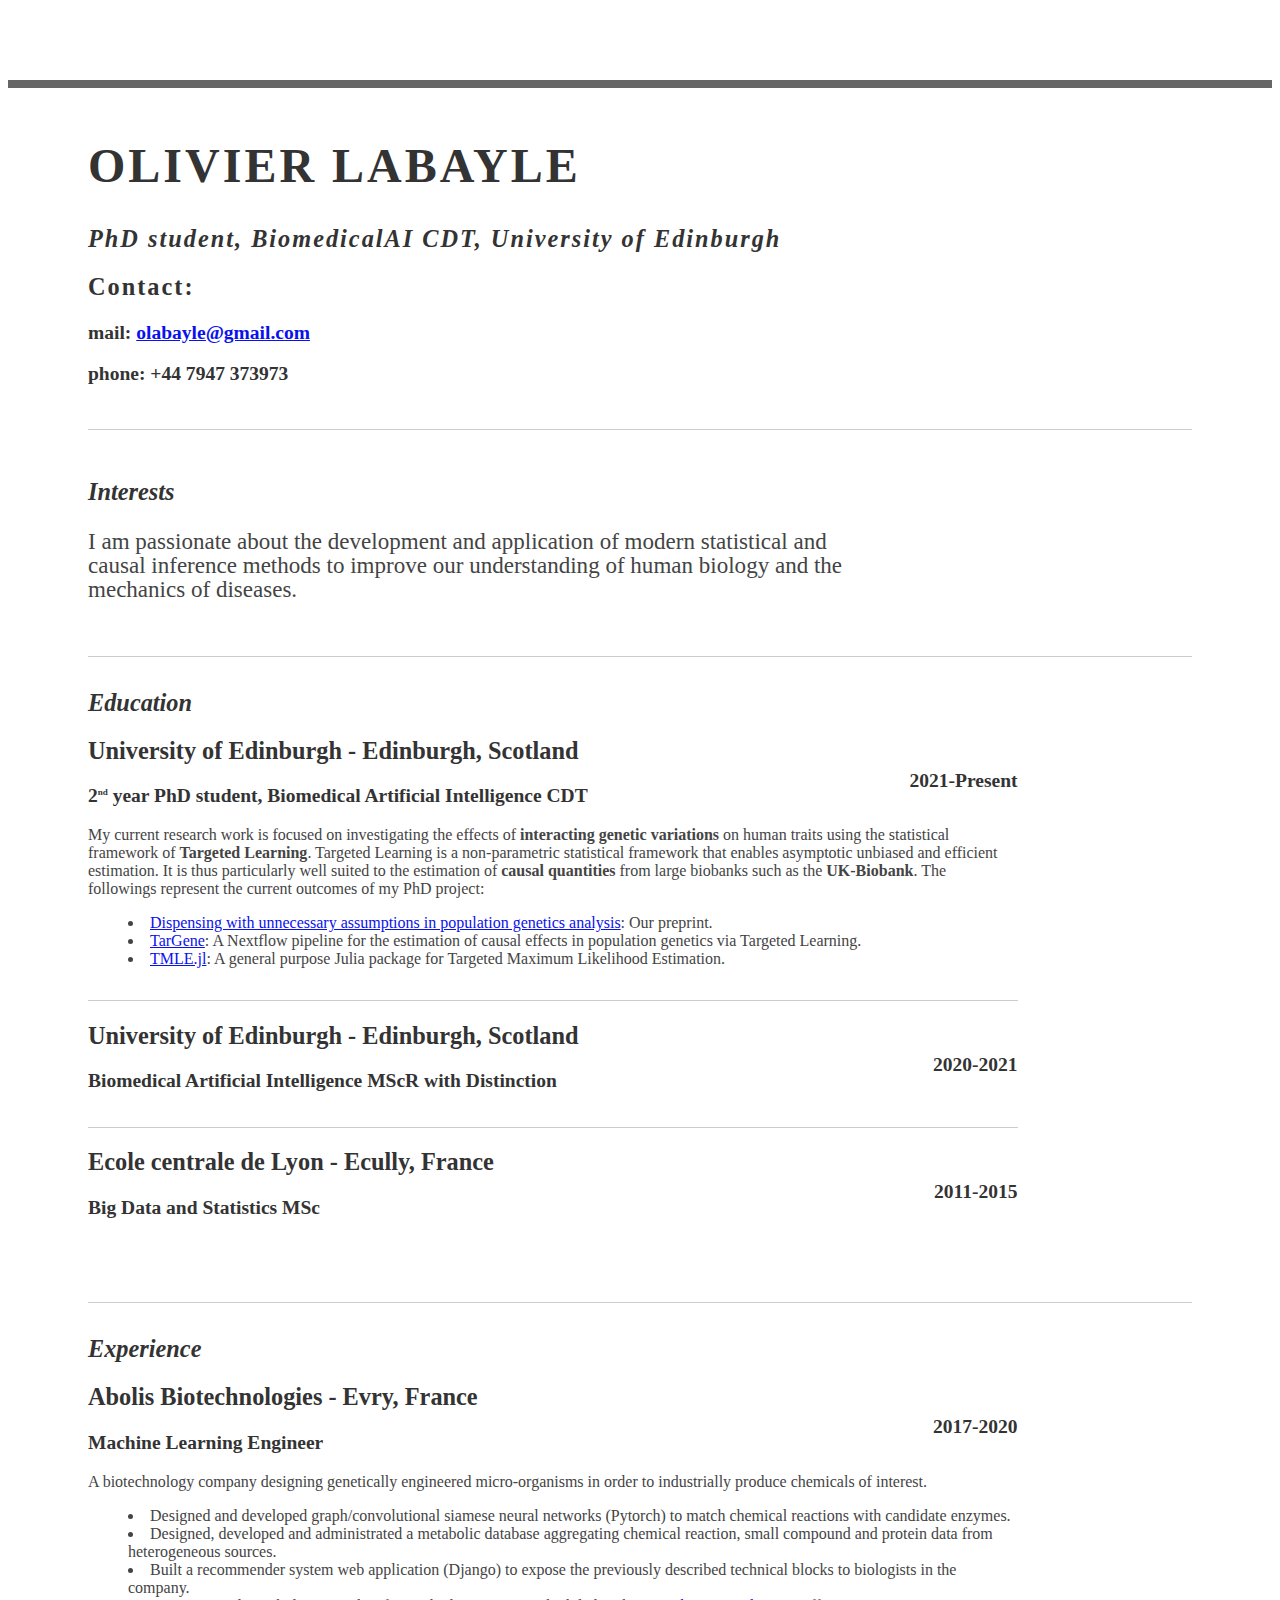
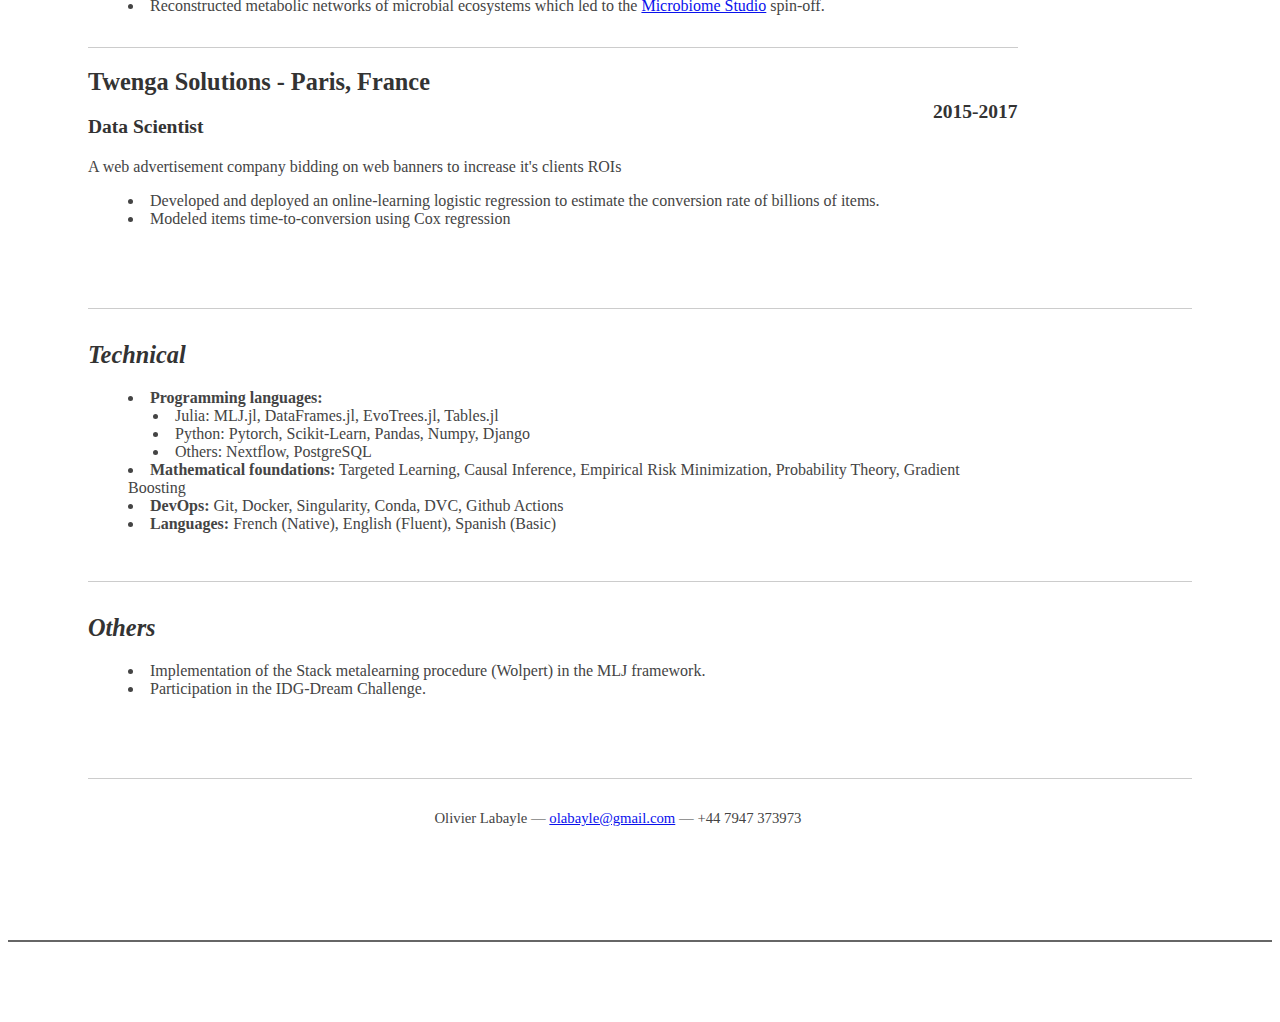
==== commit c65956d7: "update website" ====
--- a/resume/resume.html
+++ b/resume/resume.html
@@ -26,9 +26,9 @@
 
 				<div class="yui-u">
 					<div class="contact-info">
-						<h3><a id="pdf" href="#">Download PDF</a></h3>
-						<h3><a href="mailto:olabayle@gmail.com">olabayle@gmail.com</a></h3>
-						<h3>+44 7947 373973</h3>
+						<h2>Contact:</h2>
+						<h3>mail: <a href="mailto:olabayle@gmail.com">olabayle@gmail.com</a></h3>
+						<h3>phone: +44 7947 373973</h3>
 					</div><!--// .contact-info -->
 				</div>
 			</div><!--// .yui-gc -->
@@ -57,16 +57,16 @@
 						<div class="yui-u">
 							<div class="job">
 								<h2>University of Edinburgh - Edinburgh, Scotland</h2>
-								<h3>PhD student, Biomedical Artificial Intelligence CDT</h3>
+								<h3>2<sup>nd</sup> year PhD student, Biomedical Artificial Intelligence CDT</h3>
 								<h4>2021-Present</h4>
 								My current research work is focused on investigating the effects of <b>interacting genetic variations</b> on human traits using
 								   the statistical framework of <b>Targeted Learning</b>. Targeted Learning is a non-parametric statistical framework that enables 
-								   asymptotic unbiased and efficient estimation. It is thus particularly suited to the estimation of <b>causal quantities</b> from large 
+								   asymptotic unbiased and efficient estimation. It is thus particularly well suited to the estimation of <b>causal quantities</b> from large 
 								   biobanks such as the <b>UK-Biobank</b>. The followings represent the current outcomes of my PhD project:
 								<ul>
-									<li><a href="https://www.biorxiv.org/content/10.1101/2022.09.12.507656v1">Dispensing with unnecessary assumptions in population genetics analysis</a>: Our preprint.</li>
-									<li><a href="https://github.com/TARGENE">TarGene</a>: A Nextflow pipeline for the estimation of causal effects in population genetics via Targeted Learning.</li>
-									<li><a href="https://olivierlabayle.github.io/TMLE.jl/stable/">TMLE.jl</a>: A general purpose Julia package for Targeted Maximum Likelihood Estimation.</li>
+									<li><a href="https://www.biorxiv.org/content/10.1101/2022.09.12.507656v1" target="_blank">Dispensing with unnecessary assumptions in population genetics analysis</a>: Our preprint.</li>
+									<li><a href="https://targene.github.io/targene-pipeline/stable/" target="_blank">TarGene</a>: A Nextflow pipeline for the estimation of causal effects in population genetics via Targeted Learning.</li>
+									<li><a href="https://olivierlabayle.github.io/TMLE.jl/stable/" target="_blank">TMLE.jl</a>: A general purpose Julia package for Targeted Maximum Likelihood Estimation.</li>
 								</ul>
 								
 							</div>
@@ -98,7 +98,7 @@
 									<li>Designed and developed graph/convolutional siamese neural networks (Pytorch) to match chemical reactions with candidate enzymes.</li>
 									<li>Designed, developed and administrated a metabolic database aggregating chemical reaction, small compound and protein data from heterogeneous sources.</li>
 									<li>Built a recommender system web application (Django) to expose the previously described technical blocks to biologists in the company.</li>
-									<li>Reconstructed metabolic networks of microbial ecosystems which led to the <a href="https://microbiomestudio.com/about-us/"> Microbiome Studio</a> spin-off.</li>
+									<li>Reconstructed metabolic networks of microbial ecosystems which led to the <a href="https://microbiomestudio.com/about-us/"  target="_blank"> Microbiome Studio</a> spin-off.</li>
 								</ul>
 							</div>
 
@@ -109,7 +109,7 @@
 								A web advertisement company bidding on web banners to increase it's clients ROIs
 								<ul>
 									<li>Developed and deployed an online-learning logistic regression to estimate the conversion rate of billions of items.</li>
-									<li>TODO</li>
+									<li>Modeled items time-to-conversion using Cox regression</li>
 								</ul>
 							</div>
 
--- a/resume/resume.css
+++ b/resume/resume.css
@@ -80,3 +80,4 @@
     padding-left:25px;
 }
 
+sup {font-size:xx-small; vertical-align:super;}